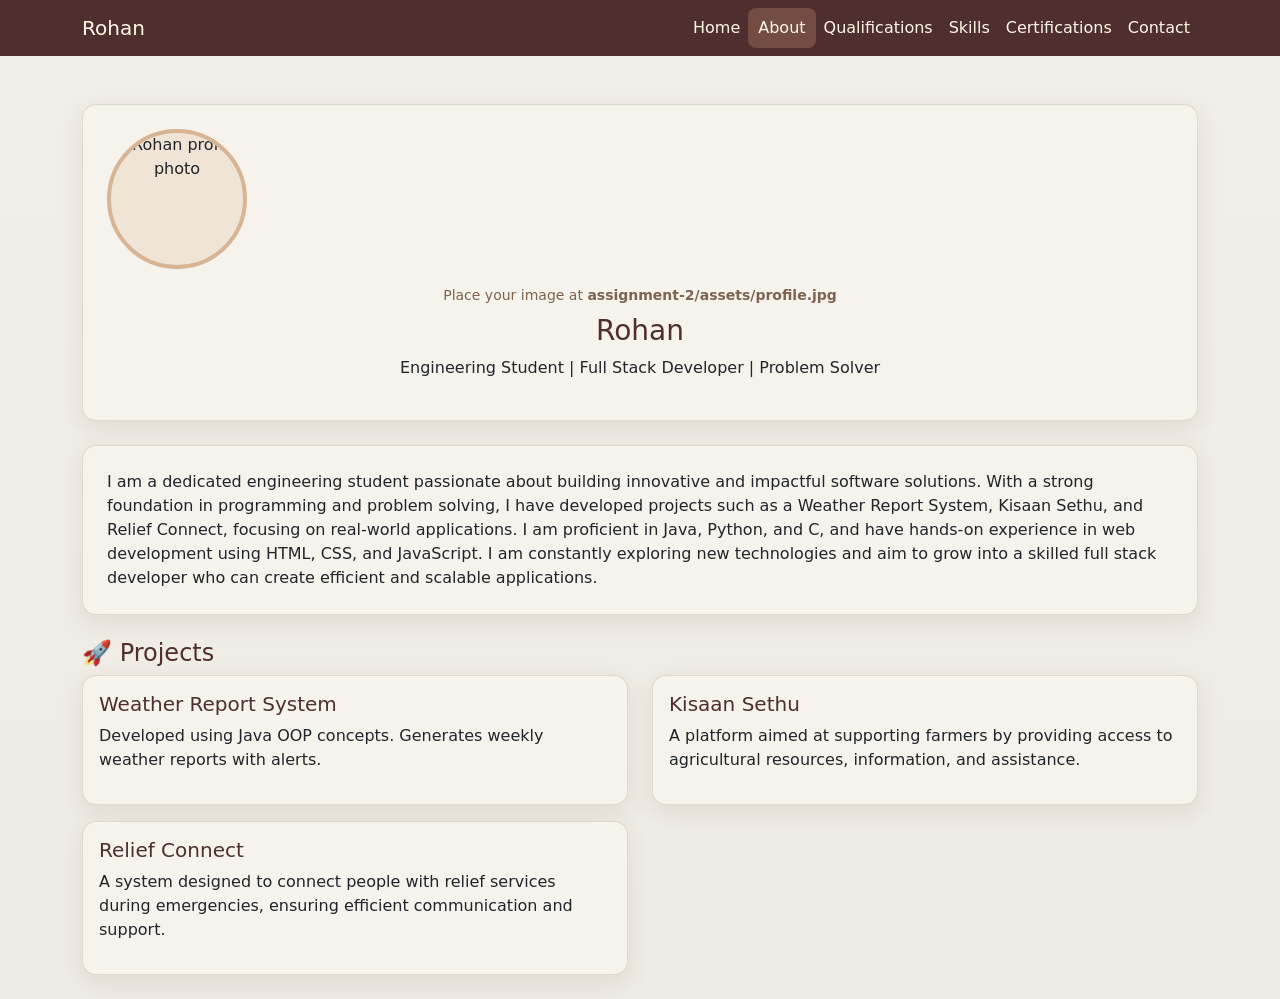
==== about.html @ 301999d2 "Initial portfolio website with Bootstrap components and theme" ====
<!DOCTYPE html>
<html lang="en">

<head>
    <meta charset="UTF-8">
    <title>About</title>
    <link href="https://cdn.jsdelivr.net/npm/bootstrap@5.3.0/dist/css/bootstrap.min.css" rel="stylesheet">
    <link href="https://cdn.jsdelivr.net/npm/bootstrap-icons@1.11.3/font/bootstrap-icons.css" rel="stylesheet">
    <link rel="stylesheet" href="theme.css">

</head>

<body>

    <!-- Navbar -->
    <nav class="navbar navbar-expand-lg navbar-dark bg-dark">
        <div class="container">
            <a class="navbar-brand">Rohan</a>

            <button class="navbar-toggler" data-bs-toggle="collapse" data-bs-target="#menu">
                <span class="navbar-toggler-icon"></span>
            </button>

            <div class="collapse navbar-collapse" id="menu">
                <ul class="navbar-nav ms-auto">
                    <li class="nav-item"><a class="nav-link" href="index.html">Home</a></li>
                    <li class="nav-item"><a class="nav-link active" href="about.html">About</a></li>
                    <li class="nav-item"><a class="nav-link" href="qualifications.html">Qualifications</a></li>
                    <li class="nav-item"><a class="nav-link" href="skills.html">Skills</a></li>
                    <li class="nav-item"><a class="nav-link" href="certifications.html">Certifications</a></li>
                    <li class="nav-item"><a class="nav-link" href="contact.html">Contact</a></li>
                </ul>
            </div>
        </div>
    </nav>

    <div class="container mt-5">

        <!-- Profile -->
        <div class="card text-center p-4 shadow mb-4">
            <img src="assets/profile.jpg" alt="Rohan profile photo" class="profile-photo rounded-circle mb-3">
            <p class="small text-muted mb-2">Place your image at <strong>assignment-2/assets/profile.jpg</strong></p>
            <h3>Rohan</h3>
            <p>Engineering Student | Full Stack Developer | Problem Solver</p>
        </div>

        <div class="card p-4 shadow mb-4">
            <p class="mb-0">
                I am a dedicated engineering student passionate about building innovative and impactful software solutions. With a strong foundation in programming and problem solving, I have developed projects such as a Weather Report System, Kisaan Sethu, and Relief Connect, focusing on real-world applications. I am proficient in Java, Python, and C, and have hands-on experience in web development using HTML, CSS, and JavaScript. I am constantly exploring new technologies and aim to grow into a skilled full stack developer who can create efficient and scalable applications.
            </p>
        </div>

        <!-- Projects -->
        <!-- Projects -->
        <h4 class="section-title">🚀 Projects</h4>
        <div class="row mb-4">

            <div class="col-md-6">
                <div class="card p-3 shadow">
                    <h5>Weather Report System</h5>
                    <p>Developed using Java OOP concepts. Generates weekly weather reports with alerts.</p>
                </div>
            </div>

            <div class="col-md-6">
                <div class="card p-3 shadow">
                    <h5>Kisaan Sethu</h5>
                    <p>A platform aimed at supporting farmers by providing access to agricultural resources,
                        information, and assistance.</p>
                </div>
            </div>

            <div class="col-md-6 mt-3">
                <div class="card p-3 shadow">
                    <h5>Relief Connect</h5>
                    <p>A system designed to connect people with relief services during emergencies, ensuring efficient
                        communication and support.</p>
                </div>
            </div>

        </div>

    </div>

    <script src="https://cdn.jsdelivr.net/npm/bootstrap@5.3.0/dist/js/bootstrap.bundle.min.js"></script>

</body>

</html>
---- theme.css ----
:root {
  --cream-bg: #efebe5;
  --cream-surface: #f6f2ec;
  --yellow-soft: #b48762;
  --yellow-main: #9c7150;
  --yellow-deep: #6f4c38;
  --brown-deep: #4f2e2f;
  --text-main: #4b3a2f;
}

body {
  background: linear-gradient(180deg, #f2eee8 0%, var(--cream-bg) 100%);
  color: var(--text-main);
}

.navbar.bg-dark {
  background-color: var(--brown-deep) !important;
}

.navbar-brand,
.navbar-dark .navbar-nav .nav-link {
  color: #fff8e5 !important;
}

.navbar-dark .navbar-nav .nav-link.active,
.navbar-dark .navbar-nav .nav-link:hover {
  color: #fff6eb !important;
  background: rgba(180, 135, 98, 0.35);
  border-radius: 8px;
  padding-left: 10px;
  padding-right: 10px;
}

.hero {
  background: linear-gradient(135deg, #7f593f, #ad805f);
  color: #f7efe4;
  padding: 100px 0;
}

.hero h1 {
  font-weight: 700;
}

.hero .btn {
  border: none;
  background: #f2dfc8;
  color: var(--brown-deep);
}

.hero .btn:hover {
  background: #e8cfaf;
}

.card,
.list-group-item,
.modal-content,
form.shadow,
.table {
  background: var(--cream-surface);
  border: 1px solid rgba(139, 109, 81, 0.2);
  border-radius: 14px;
}

.card,
form.shadow,
.table.shadow,
.list-group.shadow {
  box-shadow: 0 8px 24px rgba(87, 64, 44, 0.1) !important;
}

.section-title,
h3,
h4,
h5,
label {
  color: var(--brown-deep);
}

.text-muted {
  color: #7d6350 !important;
}

.table-dark {
  --bs-table-bg: #76553c;
  --bs-table-color: #f8efe2;
}

.table-striped > tbody > tr:nth-of-type(odd) > * {
  --bs-table-accent-bg: #f3ece3;
}

.table-hover > tbody > tr:hover > * {
  --bs-table-accent-bg: #eadfce;
}

.progress {
  background-color: #e9ddd0;
}

.progress-bar,
.bg-success,
.bg-info,
.bg-warning {
  background: linear-gradient(90deg, #b98b63, #8b6447) !important;
  color: #fff7eb !important;
}

.badge.bg-success,
.badge.bg-secondary,
.badge.bg-info,
.badge.bg-warning {
  background-color: #8b6447 !important;
  color: #fdf3e6;
}

.btn-primary,
.btn-success {
  background-color: #8b6447;
  border-color: #8b6447;
  color: #fff7eb;
}

.btn-primary:hover,
.btn-success:hover,
.btn-outline-primary:hover {
  background-color: #6f4c38;
  border-color: #6f4c38;
  color: #fff7eb;
}

.btn-outline-primary {
  border-color: #8b6447;
  color: #6f4c38;
}

.form-control,
.form-select,
textarea {
  border: 1px solid #d6c3ad;
  background: #fbf8f2;
}

.form-control:focus,
.form-select:focus,
textarea:focus {
  border-color: #a37856;
  box-shadow: 0 0 0 0.2rem rgba(163, 120, 86, 0.2);
}

.profile-photo {
  width: 140px;
  height: 140px;
  object-fit: cover;
  border: 4px solid #d8b493;
  background: #efe4d6;
}
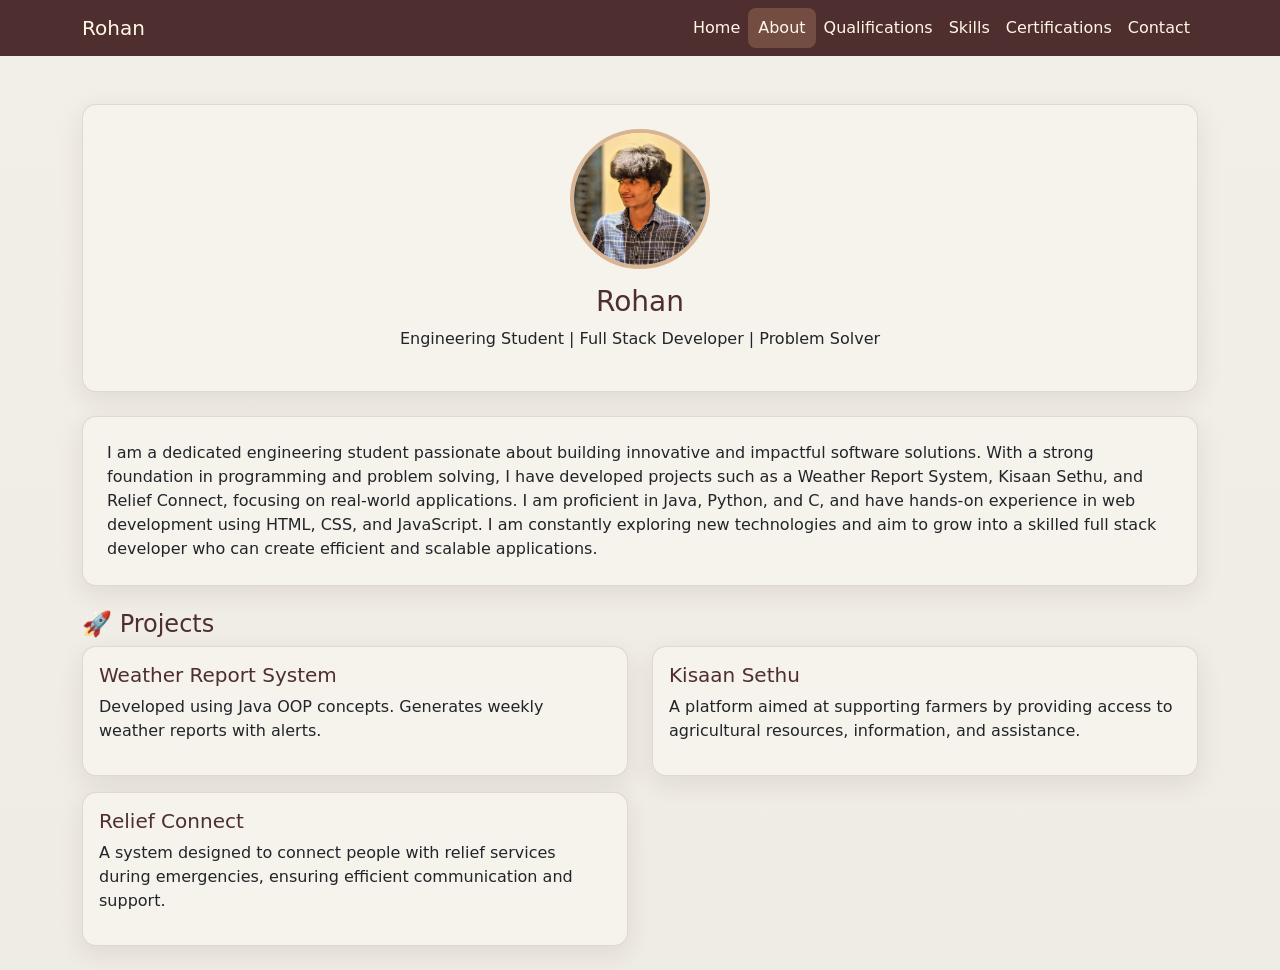
==== commit 96bebf16: "Update layout, components, and styling refinements" ====
--- a/about.html
+++ b/about.html
@@ -38,8 +38,7 @@
 
         <!-- Profile -->
         <div class="card text-center p-4 shadow mb-4">
-            <img src="assets/profile.jpg" alt="Rohan profile photo" class="profile-photo rounded-circle mb-3">
-            <p class="small text-muted mb-2">Place your image at <strong>assignment-2/assets/profile.jpg</strong></p>
+            <img src="assets/pic.jpeg" alt="Rohan profile photo" class="profile-photo rounded-circle mb-3">
             <h3>Rohan</h3>
             <p>Engineering Student | Full Stack Developer | Problem Solver</p>
         </div>
--- a/theme.css
+++ b/theme.css
@@ -150,7 +150,10 @@
 .profile-photo {
   width: 140px;
   height: 140px;
+  display: block;
+  margin: 0 auto 12px;
   object-fit: cover;
+  object-position: center;
   border: 4px solid #d8b493;
   background: #efe4d6;
 }
